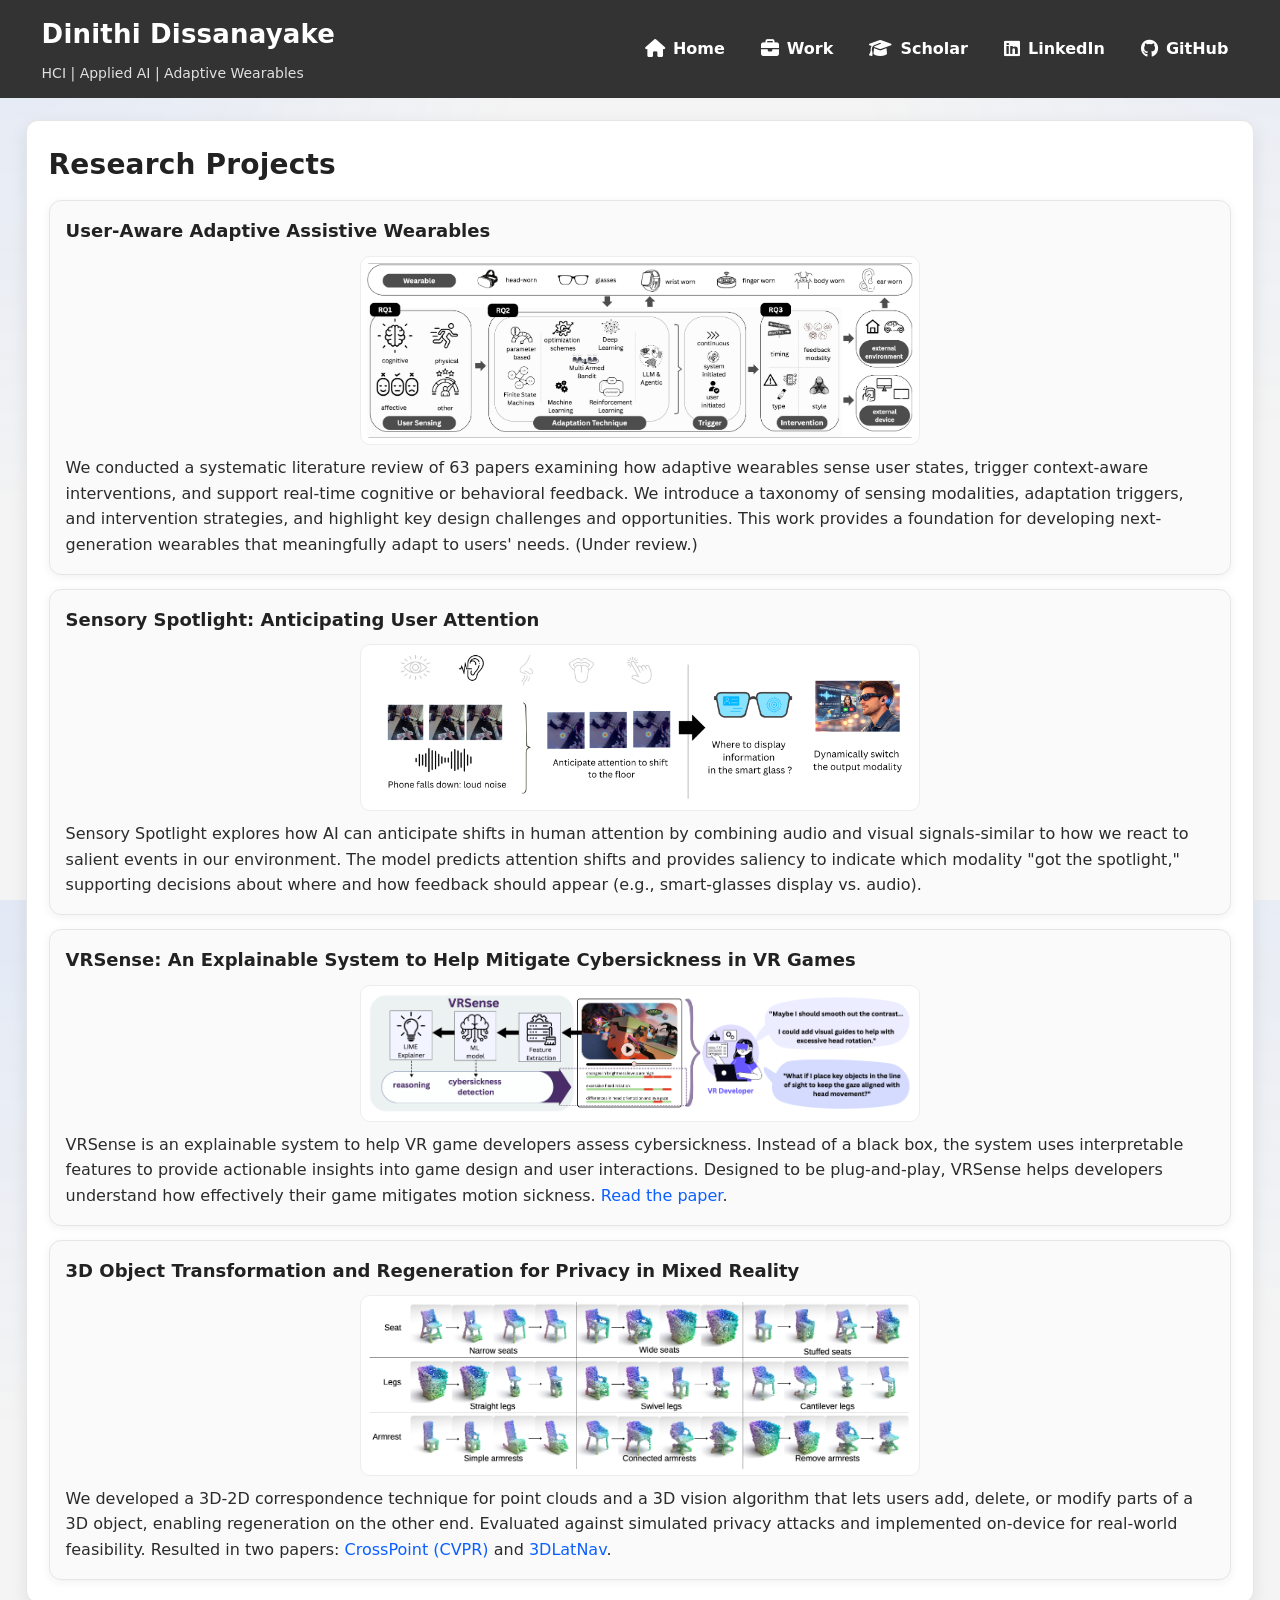
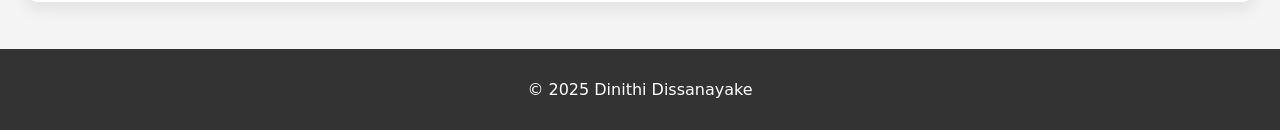
==== research.html @ 682c3a1f "updates" ====
<!DOCTYPE html>
<html lang="en">
<head>
    <meta charset="UTF-8">
    <meta name="viewport" content="width=device-width, initial-scale=1.0">
    <title>Research Projects | Dinithi Dissanayake</title>
    <link rel="stylesheet" href="styles.css">
    <link rel="stylesheet" href="https://cdnjs.cloudflare.com/ajax/libs/font-awesome/6.5.0/css/all.min.css">
</head>
<body>
    <header>
        <div class="header-container">
            <div class="header-left">
                <h1>Dinithi Dissanayake</h1>
                <p>HCI | Applied AI | Adaptive Wearables</p>
            </div>
            <div class="header-right">
                <a href="index.html"><i class="fas fa-house"></i> Home</a>
                <a href="work.html"><i class="fas fa-briefcase"></i> Work</a>
                <a href="https://scholar.google.com/citations?user=BEVuaFQAAAAJ&hl=en&oi=ao" target="_blank" rel="noopener"><i class="fas fa-graduation-cap"></i> Scholar</a>
                <a href="https://www.linkedin.com/in/dinithipurna" target="_blank" rel="noopener"><i class="fab fa-linkedin"></i> LinkedIn</a>
                <a href="https://github.com/Dinithipurna" target="_blank" rel="noopener"><i class="fab fa-github"></i> GitHub</a>
            </div>
        </div>
    </header>

    <main class="container">
        <section class="content-section" aria-label="Research projects">
            <div class="section-heading">
                <h2>Research Projects</h2>
            </div>

            <div class="projects-list">
                <div class="project-widget" onclick="toggleProject(this)">
                    <h3>User-Aware Adaptive Assistive Wearables</h3>
                    <img src="assets/SLR.png" alt="Illustration of a taxonomy for adaptive assistive wearables" class="project-image">
                    <div class="project-content">
                        <p>
                            We conducted a systematic literature review of 63 papers examining how adaptive wearables sense user states,
                            trigger context-aware interventions, and support real-time cognitive or behavioral feedback. We introduce a taxonomy
                            of sensing modalities, adaptation triggers, and intervention strategies, and highlight key design challenges and opportunities.
                            This work provides a foundation for developing next-generation wearables that meaningfully adapt to users' needs.
                            (Under review.)
                        </p>
                    </div>
                </div>

                <div class="project-widget" onclick="toggleProject(this)">
                    <h3>Sensory Spotlight: Anticipating User Attention</h3>
                    <img src="assets/SensorySpotlight.png" alt="Example scenario showing audio-visual cues used for predicting attention shifts" class="project-image">
                    <div class="project-content">
                        <p>
                            Sensory Spotlight explores how AI can anticipate shifts in human attention by combining audio and visual signals-similar
                            to how we react to salient events in our environment. The model predicts attention shifts and provides saliency to indicate
                            which modality "got the spotlight," supporting decisions about where and how feedback should appear (e.g., smart-glasses display vs. audio).
                        </p>
                    </div>
                </div>

                <div class="project-widget" onclick="toggleProject(this)">
                    <h3>VRSense: An Explainable System to Help Mitigate Cybersickness in VR Games</h3>
                    <img src="assets/VRSense.png" alt="VRSense overview image" class="project-image">
                    <div class="project-content">
                        <p>
                            VRSense is an explainable system to help VR game developers assess cybersickness. Instead of a black box,
                            the system uses interpretable features to provide actionable insights into game design and user interactions.
                            Designed to be plug-and-play, VRSense helps developers understand how effectively their game mitigates motion sickness.
                            <a href="https://dl-acm-org.libproxy1.nus.edu.sg/doi/full/10.1145/3706599.3719891" target="_blank" rel="noopener">Read the paper</a>.
                        </p>
                    </div>
                </div>

                <div class="project-widget" onclick="toggleProject(this)">
                    <h3>3D Object Transformation and Regeneration for Privacy in Mixed Reality</h3>
                    <img src="assets/FYP2.png" alt="Mixed reality privacy project image" class="project-image">
                    <div class="project-content">
                        <p>
                            We developed a 3D-2D correspondence technique for point clouds and a 3D vision algorithm that lets users add, delete, or modify
                            parts of a 3D object, enabling regeneration on the other end. Evaluated against simulated privacy attacks and implemented on-device
                            for real-world feasibility. Resulted in two papers:
                            <a href="https://openaccess.thecvf.com/content/CVPR2022/papers/Afham_CrossPoint_Self-Supervised_Cross-Modal_Contrastive_Learning_for_3D_Point_Cloud_Understanding_CVPR_2022_paper.pdf" target="_blank" rel="noopener">CrossPoint (CVPR)</a>
                            and <a href="https://arxiv.org/pdf/2211.09770" target="_blank" rel="noopener">3DLatNav</a>.
                        </p>
                    </div>
                </div>
            </div>
        </section>
    </main>

    <footer>
        <p>&copy; 2025 Dinithi Dissanayake</p>
    </footer>

    <script src="old/script.js"></script>
</body>
</html>
---- styles.css ----
/* =========================
   Base + Typography
   ========================= */
:root{
  --bg: #f4f4f4;
  --panel: #ffffff;
  --text: #222;
  --muted: #666;
  --border: #e6e6e6;
  --shadow: 0 6px 18px rgba(0,0,0,0.08);
  --shadow-soft: 0 2px 10px rgba(0,0,0,0.06);
  --radius: 12px;
  --accent: #0b5fff;
}

*{ box-sizing: border-box; }

html, body{
  height: 100%;
}

body{
  font-family: system-ui, -apple-system, Segoe UI, Roboto, Helvetica, Arial, sans-serif;
  margin: 0;
  padding: 0;
  background:
    radial-gradient(circle at top left, rgba(11,95,255,0.08), transparent 34%),
    radial-gradient(circle at top right, rgba(11,95,255,0.05), transparent 28%),
    var(--bg);
  color: var(--text);
  line-height: 1.6;
  font-size: 16px;
}

a{
  color: var(--accent);
  text-decoration: none;
}
a:hover{ text-decoration: underline; }

/* =========================
   Header
   ========================= */
header{
  background-color: #333;
  color: white;
  padding: 14px 0;
}

.header-container{
  display: flex;
  justify-content: space-between;
  align-items: center;

  /* Wider and consistent with main container */
  width: min(1500px, 96vw);
  margin: 0 auto;
  padding: 0 16px;
}

.header-left h1{
  margin: 0;
  font-size: 26px;
  letter-spacing: 0.2px;
}

.header-left p{
  margin: 6px 0 0;
  font-size: 14px;
  opacity: 0.85;
}

.header-right{
  display: flex;
  gap: 16px;
  flex-wrap: wrap;
  justify-content: flex-end;
}

.header-right a{
  color: white;
  font-weight: 600;
  display: inline-flex;
  align-items: center;
  gap: 8px;
  padding: 8px 10px;
  border-radius: 10px;
  transition: background 0.2s ease, color 0.2s ease;
}

.header-right a:hover{
  background: rgba(255,255,255,0.10);
  color: #dbe8ff;
  text-decoration: none;
}

.header-right i{ font-size: 18px; }

/* =========================
   Main Layout
   ========================= */
.container{
  display: grid;
  gap: 18px;
  padding: 22px 0 28px;

  width: min(1240px, 96vw);
  margin: 0 auto;
}

.hero-card,
.content-section{
  background: var(--panel);
  border-radius: var(--radius);
  box-shadow: var(--shadow);
  border: 1px solid var(--border);
  overflow: hidden;
}

.hero-card{
  padding: 24px;
  display: grid;
  grid-template-columns: 320px minmax(0, 1fr);
  gap: 28px;
  align-items: center;
}

.hero-copy{
  max-width: 75ch;
  margin: 0;
}

.hero-copy p{
  margin: 12px 0;
  text-align: left;
  color: #2a2a2a;
  font-size: 15px;
}

h2{
  margin: 10px 0 14px;
  font-size: 28px;
  letter-spacing: 0.2px;
}

/* Profile */

.profile-card{
  width: 100%;
  margin: 0;
  padding: 10px 10px 14px;
  background: #fff;
  border: 1px solid #eaeaea;
  border-radius: 16px;
  box-shadow: 0 10px 26px rgba(0,0,0,0.10);
  text-align: center;
  transform: none;
}

.profile-card img{
  width: 100%;
  height: 320px;
  object-fit: cover;
  border-radius: 14px;
  display: block;
}

/* .profile-card figcaption{
  margin-top: 10px;
  font-size: 13px;
  color: #555;
} */


.main-tabs{
  display: flex;
  gap: 10px;
  flex-wrap: wrap;
  justify-content: center;
  position: sticky;
  top: 12px;
  z-index: 20;
  padding: 10px;
  margin: 0 -2px;
  background: rgba(244,244,244,0.84);
  backdrop-filter: blur(10px);
  border: 1px solid rgba(230,230,230,0.9);
  border-radius: 999px;
  box-shadow: var(--shadow-soft);
}

.main-tab-button{
  appearance: none;
  border: 1px solid transparent;
  padding: 8px 14px;
  border-radius: 999px;
  background: #fff;
  color: #2a2a2a;
  font-weight: 700;
  cursor: pointer;
  transition: border-color 0.2s ease, background 0.2s ease, transform 0.2s ease;
}

.main-tab-button:hover{
  border-color: rgba(11,95,255,0.18);
  background: rgba(11,95,255,0.06);
  transform: translateY(-1px);
}

.main-tab-button.active{
  border-color: rgba(11,95,255,0.3);
  background: rgba(11,95,255,0.12);
  color: #0b3fbf;
}

.main-tab-panel{ display: none; }
.main-tab-panel.active{ display: grid; gap: 18px; }

.content-section{
  padding: 22px;
  scroll-margin-top: 90px;
}

.section-heading{
  display: flex;
  align-items: baseline;
  justify-content: space-between;
  gap: 10px;
  margin-bottom: 12px;
}

.section-heading h2{
  margin: 0;
}

.affiliations-grid{
  display: grid;
  grid-template-columns: repeat(2, minmax(0, 1fr));
  gap: 16px;
}

.affiliation-block{
  border: 1px solid var(--border);
  background: #fafafa;
  border-radius: 14px;
  padding: 16px;
}

.affiliation-block h3{
  margin: 0 0 10px;
  font-size: 20px;
  letter-spacing: 0.2px;
}

.affiliation-block .logos{
  padding: 8px 0 0;
  justify-content: center;
  gap: 14px;
}

.affiliation-block .logos img{
  width: 124px;
  height: 70px;
  object-fit: contain;
  filter: grayscale(20%);
}

.affiliation-block .logos img:hover{
  transform: scale(1.05);
  filter: grayscale(0%);
}


/* =========================
   News
   ========================= */
.news-container{
  width: 100%;
  max-height: 220px;
  overflow-y: auto;
  border: 1px solid var(--border);
  border-radius: 10px;
  padding: 6px 12px;
  background: #fbfbfb;
}

.news-list{
  list-style: none;
  padding: 0;
  margin: 0;
}

.news-list li{
  padding: 8px 0;
  border-bottom: 1px dashed #e8e8e8;
}
.news-list li:last-child{ border-bottom: none; }

/* =========================
   Logos + Tooltips
   ========================= */
.experience{ text-align: center; margin: 18px 0 10px; }
.experience h2{ font-size: 18px; margin-bottom: 10px; text-transform: uppercase; letter-spacing: 0.12em; color: #444; }

.logos{
  display: flex;
  justify-content: center;
  gap: 18px;
  flex-wrap: wrap;
  padding: 10px 0 2px;
}

.logos img{
  width: 86px;
  height: 54px;
  object-fit: contain;
  filter: grayscale(50%);
  transition: transform 0.2s ease, filter 0.2s ease;
}

.logos img:hover{
  transform: scale(1.07);
  filter: grayscale(0%);
}

.tooltip{
  position: relative;
  display: inline-block;
}

/* Tooltip box */
.tooltip::after{
  content: attr(data-tooltip);
  position: absolute;

  /* 👇 show ABOVE the logo */
  bottom: 100%;
  margin-bottom: 10px;

  left: 50%;
  transform: translateX(-50%);

  background-color: rgba(25,25,25,0.96);
  color: white;
  padding: 8px 12px;
  font-size: 13px;
  line-height: 1.3;
  border-radius: 10px;

  min-width: 200px;
  max-width: 260px;          /* 👈 prevents giant blocks */
  white-space: normal;
  text-align: center;

  opacity: 0;
  transition: opacity 0.15s ease-in-out, transform 0.15s ease-in-out;
  pointer-events: none;
  z-index: 1000;
}

/* Fade + slight lift */
.tooltip:hover::after{
  opacity: 1;
  transform: translateX(-50%) translateY(-4px);
}




/* =========================
   Tabs
   ========================= */
/* =========================
   Projects (accordion cards)
   ========================= */
.projects-list{
  display: grid;
  grid-template-columns: 1fr;
  gap: 14px;
}

.project-widget{
  display: grid;
  grid-template-columns: 1fr;
  grid-template-areas:
    "title"
    "image"
    "content";
  row-gap: 10px;
  padding: 16px;
  border-radius: 12px;
  background: #fafafa;
  border: 1px solid var(--border);
  box-shadow: var(--shadow-soft);
  transition: transform 0.15s ease, box-shadow 0.15s ease;
}

.project-widget:hover{
  transform: translateY(-1px);
  box-shadow: 0 10px 22px rgba(0,0,0,0.08);
}

.project-widget h3{
  grid-area: title;
  margin: 0;
  font-size: 18px;
}

.project-widget img{
  grid-area: image;
  width: min(560px, 100%);
  max-height: 300px;
  height: auto;
  object-fit: contain;
  display: block;
  margin: 0 auto;
  border-radius: 10px;
  border: 1px solid #ededed;
  background: #fff;
  padding: 6px;
}
.project-content{
  grid-area: content;
  max-height: none;
  overflow: visible;
  padding: 0;
}

.project-content p{
  margin: 0;
  color: #2b2b2b;
}

.project-widget.no-image{
  grid-template-areas:
    "title"
    "content";
  row-gap: 8px;
}

/* =========================
   Work + Blog cards
   ========================= */
.card-list{
  display: grid;
  grid-template-columns: 1fr;
  gap: 14px;
}

.card{
  background: #fafafa;
  border: 1px solid var(--border);
  border-radius: 12px;
  padding: 16px;
  box-shadow: var(--shadow-soft);
}

.card.muted{ opacity: 0.8; }

.card-header{
  display: flex;
  align-items: baseline;
  justify-content: space-between;
  gap: 10px;
  margin-bottom: 8px;
}

.card-header h3{
  margin: 0;
  font-size: 18px;
}

.meta{
  color: var(--muted);
  font-size: 13px;
  white-space: nowrap;
}

.card ul{
  margin: 8px 0 0 18px;
}

.role-summary{
  margin: 0;
  font-size: 14px;
  color: #3d3d3d;
}

.note{
  color: var(--muted);
  font-size: 13px;
  margin-top: 10px;
}

/* =========================
   Footer
   ========================= */
footer{
  text-align: center;
  padding: 12px;
  background-color: #333;
  color: white;
  margin-top: 18px;
}

/* =========================
   Responsive
   ========================= */
@media (max-width: 980px){
  .container{ width: min(100%, 94vw); }

  .header-right{ justify-content: center; }
}

@media (max-width: 768px){
  .header-container{
    flex-direction: column;
    text-align: center;
    gap: 8px;
  }

  .header-right{
    justify-content: center;
  }

  h2{ font-size: 24px; }
  .main-tabs{
    justify-content: flex-start;
    overflow-x: auto;
    border-radius: 18px;
  }

  .content-section,
  .hero-card{
    padding: 18px;
  }
  .hero-card{
    grid-template-columns: 1fr;
    gap: 18px;
  }
  .profile-card{
    max-width: 320px;
    margin: 0 auto;
  }
  .profile-card img{
    height: 260px;
  }

  .affiliations-grid{
    grid-template-columns: 1fr;
  }

  .affiliation-block h3{
    font-size: 18px;
  }

  .affiliation-block .logos img{
    width: 110px;
    height: 64px;
  }

  .project-widget img{
    width: 100%;
    max-height: 240px;
  }
}

@media (max-width: 480px){
  .header-left h1{ font-size: 22px; }
  .header-right a{ padding: 7px 9px; }
  .profile-card img{ height: 220px; }
  .section-heading{
    flex-direction: column;
    align-items: flex-start;
  }
}
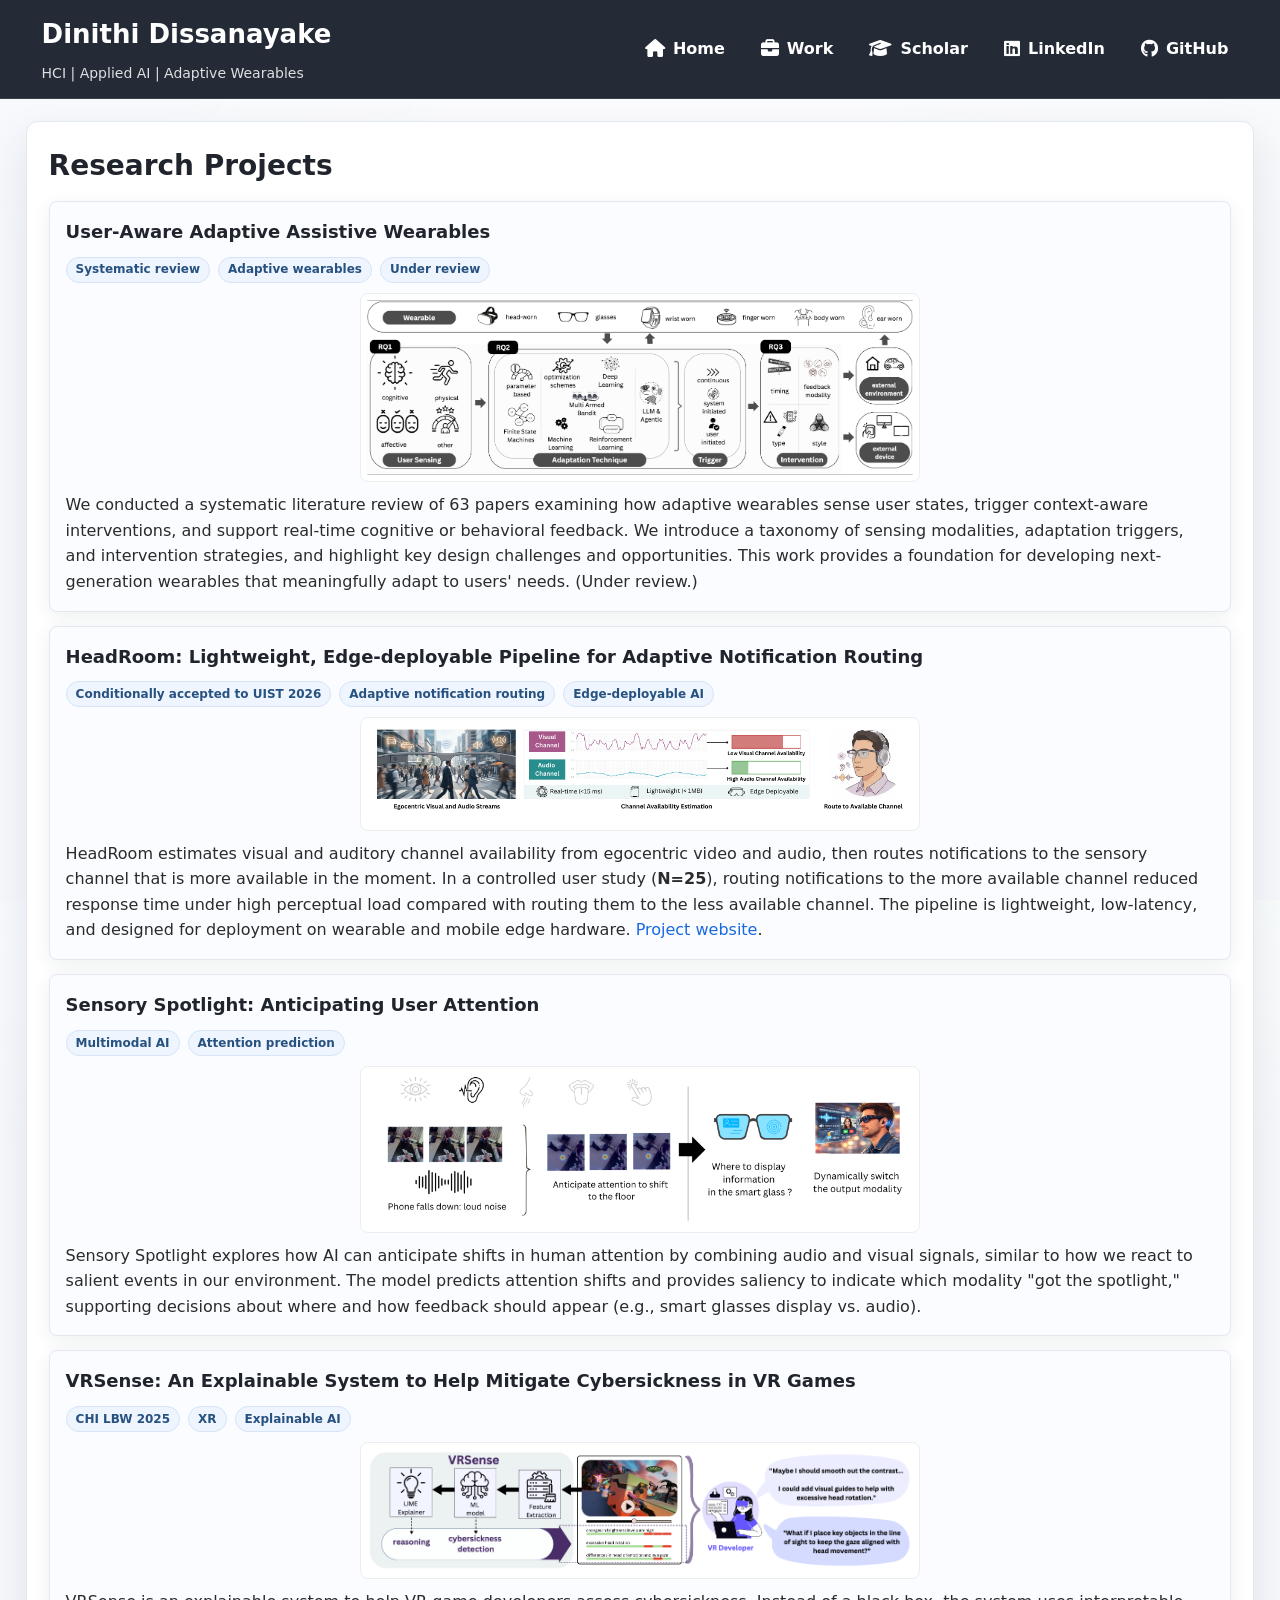
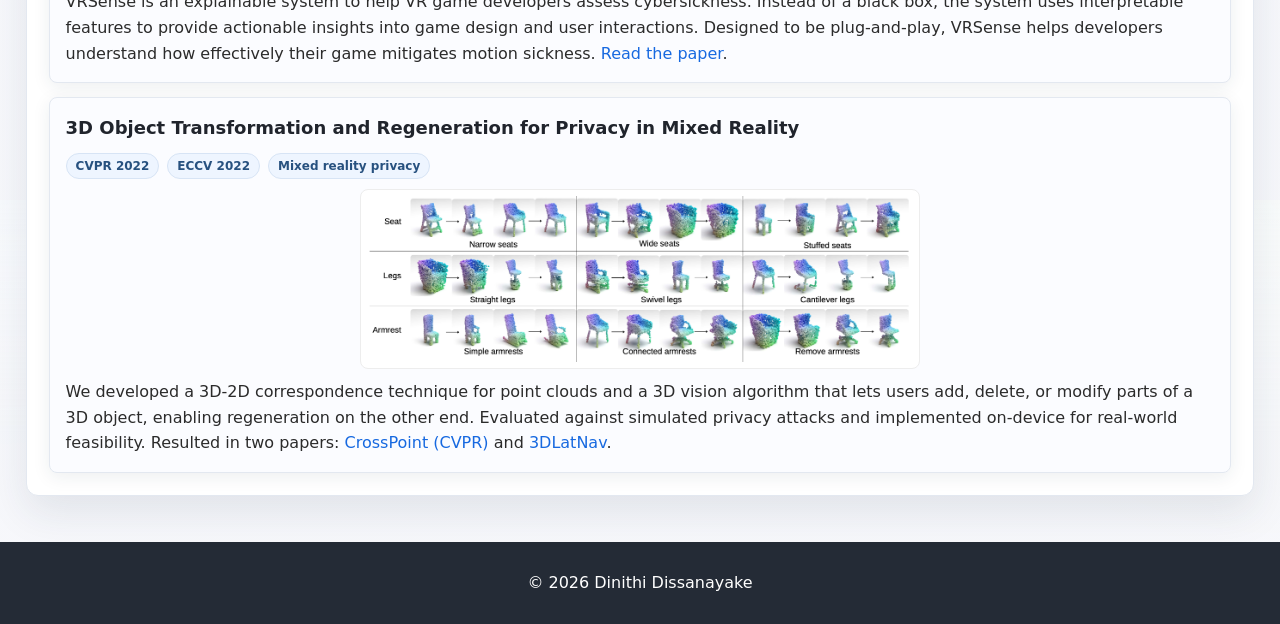
==== commit fdc9aabc: "updates" ====
--- a/research.html
+++ b/research.html
@@ -4,6 +4,7 @@
     <meta charset="UTF-8">
     <meta name="viewport" content="width=device-width, initial-scale=1.0">
     <title>Research Projects | Dinithi Dissanayake</title>
+    <meta name="description" content="Research projects by Dinithi Dissanayake across HCI, applied AI, adaptive wearables, XR, and mixed reality privacy.">
     <link rel="stylesheet" href="styles.css">
     <link rel="stylesheet" href="https://cdnjs.cloudflare.com/ajax/libs/font-awesome/6.5.0/css/all.min.css">
 </head>
@@ -33,6 +34,11 @@
             <div class="projects-list">
                 <div class="project-widget" onclick="toggleProject(this)">
                     <h3>User-Aware Adaptive Assistive Wearables</h3>
+                    <div class="project-tags" aria-label="Project tags">
+                        <span>Systematic review</span>
+                        <span>Adaptive wearables</span>
+                        <span>Under review</span>
+                    </div>
                     <img src="assets/SLR.png" alt="Illustration of a taxonomy for adaptive assistive wearables" class="project-image">
                     <div class="project-content">
                         <p>
@@ -46,19 +52,47 @@
                 </div>
 
                 <div class="project-widget" onclick="toggleProject(this)">
+                    <h3>HeadRoom: Lightweight, Edge-deployable Pipeline for Adaptive Notification Routing</h3>
+                    <div class="project-tags" aria-label="Project tags">
+                        <span>Conditionally accepted to UIST 2026</span>
+                        <span>Adaptive notification routing</span>
+                        <span>Edge-deployable AI</span>
+                    </div>
+                    <img src="assets/HeadRoom.png" alt="HeadRoom overview showing audio and visual channel availability estimation for adaptive notification routing" class="project-image">
+                    <div class="project-content">
+                        <p>
+                            HeadRoom estimates visual and auditory channel availability from egocentric video and audio, then routes notifications to the
+                            sensory channel that is more available in the moment. In a controlled user study (<strong>N=25</strong>), routing notifications
+                            to the more available channel reduced response time under high perceptual load compared with routing them to the less available
+                            channel. The pipeline is lightweight, low-latency, and designed for deployment on wearable and mobile edge hardware.
+                            <a href="https://uist26headroom.github.io/HeadRoom/" target="_blank" rel="noopener">Project website</a>.
+                        </p>
+                    </div>
+                </div>
+
+                <div class="project-widget" onclick="toggleProject(this)">
                     <h3>Sensory Spotlight: Anticipating User Attention</h3>
+                    <div class="project-tags" aria-label="Project tags">
+                        <span>Multimodal AI</span>
+                        <span>Attention prediction</span>
+                    </div>
                     <img src="assets/SensorySpotlight.png" alt="Example scenario showing audio-visual cues used for predicting attention shifts" class="project-image">
                     <div class="project-content">
                         <p>
-                            Sensory Spotlight explores how AI can anticipate shifts in human attention by combining audio and visual signals-similar
+                            Sensory Spotlight explores how AI can anticipate shifts in human attention by combining audio and visual signals, similar
                             to how we react to salient events in our environment. The model predicts attention shifts and provides saliency to indicate
-                            which modality "got the spotlight," supporting decisions about where and how feedback should appear (e.g., smart-glasses display vs. audio).
+                            which modality "got the spotlight," supporting decisions about where and how feedback should appear (e.g., smart glasses display vs. audio).
                         </p>
                     </div>
                 </div>
 
                 <div class="project-widget" onclick="toggleProject(this)">
                     <h3>VRSense: An Explainable System to Help Mitigate Cybersickness in VR Games</h3>
+                    <div class="project-tags" aria-label="Project tags">
+                        <span>CHI LBW 2025</span>
+                        <span>XR</span>
+                        <span>Explainable AI</span>
+                    </div>
                     <img src="assets/VRSense.png" alt="VRSense overview image" class="project-image">
                     <div class="project-content">
                         <p>
@@ -72,6 +106,11 @@
 
                 <div class="project-widget" onclick="toggleProject(this)">
                     <h3>3D Object Transformation and Regeneration for Privacy in Mixed Reality</h3>
+                    <div class="project-tags" aria-label="Project tags">
+                        <span>CVPR 2022</span>
+                        <span>ECCV 2022</span>
+                        <span>Mixed reality privacy</span>
+                    </div>
                     <img src="assets/FYP2.png" alt="Mixed reality privacy project image" class="project-image">
                     <div class="project-content">
                         <p>
@@ -88,7 +127,7 @@
     </main>
 
     <footer>
-        <p>&copy; 2025 Dinithi Dissanayake</p>
+        <p>&copy; 2026 Dinithi Dissanayake</p>
     </footer>
 
     <script src="old/script.js"></script>
--- a/styles.css
+++ b/styles.css
@@ -3,15 +3,17 @@
    Base + Typography
    ========================= */
 :root{
-  --bg: #f4f4f4;
+  --bg: #f7f8fb;
   --panel: #ffffff;
-  --text: #222;
-  --muted: #666;
-  --border: #e6e6e6;
-  --shadow: 0 6px 18px rgba(0,0,0,0.08);
-  --shadow-soft: 0 2px 10px rgba(0,0,0,0.06);
+  --text: #20242c;
+  --muted: #687083;
+  --border: #e3e8f0;
+  --shadow: 0 16px 40px rgba(30,45,70,0.10);
+  --shadow-soft: 0 4px 18px rgba(30,45,70,0.08);
   --radius: 12px;
-  --accent: #0b5fff;
+  --accent: #1769e0;
+  --accent-soft: #eaf2ff;
+  --ink: #273142;
 }
 
 *{ box-sizing: border-box; }
@@ -25,8 +27,9 @@
   margin: 0;
   padding: 0;
   background:
-    radial-gradient(circle at top left, rgba(11,95,255,0.08), transparent 34%),
-    radial-gradient(circle at top right, rgba(11,95,255,0.05), transparent 28%),
+    linear-gradient(180deg, rgba(255,255,255,0.75), rgba(247,248,251,0.92) 26%),
+    radial-gradient(circle at top left, rgba(23,105,224,0.10), transparent 30%),
+    radial-gradient(circle at top right, rgba(62,160,137,0.09), transparent 28%),
     var(--bg);
   color: var(--text);
   line-height: 1.6;
@@ -43,9 +46,10 @@
    Header
    ========================= */
 header{
-  background-color: #333;
+  background: #242b36;
   color: white;
   padding: 14px 0;
+  border-bottom: 1px solid rgba(255,255,255,0.10);
 }
 
 .header-container{
@@ -62,7 +66,7 @@
 .header-left h1{
   margin: 0;
   font-size: 26px;
-  letter-spacing: 0.2px;
+  letter-spacing: 0;
 }
 
 .header-left p{
@@ -119,10 +123,10 @@
 }
 
 .hero-card{
-  padding: 24px;
-  display: grid;
-  grid-template-columns: 320px minmax(0, 1fr);
-  gap: 28px;
+  padding: 28px;
+  display: grid;
+  grid-template-columns: 330px minmax(0, 1fr);
+  gap: 32px;
   align-items: center;
 }
 
@@ -134,14 +138,54 @@
 .hero-copy p{
   margin: 12px 0;
   text-align: left;
-  color: #2a2a2a;
+  color: #303846;
   font-size: 15px;
+}
+
+.hero-copy h2{
+  max-width: 780px;
+  margin: 4px 0 14px;
+  color: var(--ink);
+  font-size: 32px;
+  line-height: 1.18;
+  letter-spacing: 0;
+}
+
+.eyebrow{
+  margin: 0 0 8px !important;
+  color: #47617f !important;
+  font-size: 13px !important;
+  font-weight: 800;
+  letter-spacing: 0.08em;
+  text-transform: uppercase;
+}
+
+.opportunity-callout{
+  display: grid;
+  gap: 4px;
+  margin-top: 16px;
+  padding: 14px 16px;
+  border: 1px solid rgba(23,105,224,0.22);
+  border-left: 4px solid var(--accent);
+  border-radius: 10px;
+  background: linear-gradient(135deg, rgba(234,242,255,0.96), rgba(238,249,246,0.88));
+  color: #253247;
+}
+
+.opportunity-callout strong{
+  font-size: 15px;
+}
+
+.opportunity-callout span{
+  color: #405065;
+  font-size: 14px;
+  line-height: 1.5;
 }
 
 h2{
   margin: 10px 0 14px;
   font-size: 28px;
-  letter-spacing: 0.2px;
+  letter-spacing: 0;
 }
 
 /* Profile */
@@ -152,7 +196,7 @@
   padding: 10px 10px 14px;
   background: #fff;
   border: 1px solid #eaeaea;
-  border-radius: 16px;
+  border-radius: 12px;
   box-shadow: 0 10px 26px rgba(0,0,0,0.10);
   text-align: center;
   transform: none;
@@ -162,7 +206,7 @@
   width: 100%;
   height: 320px;
   object-fit: cover;
-  border-radius: 14px;
+  border-radius: 8px;
   display: block;
 }
 
@@ -183,7 +227,7 @@
   z-index: 20;
   padding: 10px;
   margin: 0 -2px;
-  background: rgba(244,244,244,0.84);
+  background: rgba(247,248,251,0.86);
   backdrop-filter: blur(10px);
   border: 1px solid rgba(230,230,230,0.9);
   border-radius: 999px;
@@ -210,8 +254,8 @@
 
 .main-tab-button.active{
   border-color: rgba(11,95,255,0.3);
-  background: rgba(11,95,255,0.12);
-  color: #0b3fbf;
+  background: var(--accent-soft);
+  color: #0b4da8;
 }
 
 .main-tab-panel{ display: none; }
@@ -242,8 +286,8 @@
 
 .affiliation-block{
   border: 1px solid var(--border);
-  background: #fafafa;
-  border-radius: 14px;
+  background: #fbfcff;
+  border-radius: 8px;
   padding: 16px;
 }
 
@@ -254,20 +298,33 @@
 }
 
 .affiliation-block .logos{
+  display: grid;
+  grid-template-columns: repeat(3, minmax(0, 1fr));
+  align-items: stretch;
   padding: 8px 0 0;
-  justify-content: center;
-  gap: 14px;
+  gap: 12px;
+}
+
+.affiliation-block .tooltip{
+  display: grid;
+  place-items: center;
+  min-height: 92px;
+  padding: 12px;
+  border: 1px solid #e7ebf2;
+  border-radius: 8px;
+  background: #fff;
 }
 
 .affiliation-block .logos img{
-  width: 124px;
-  height: 70px;
+  width: 100%;
+  max-width: 126px;
+  height: 58px;
   object-fit: contain;
   filter: grayscale(20%);
 }
 
 .affiliation-block .logos img:hover{
-  transform: scale(1.05);
+  transform: scale(1.04);
   filter: grayscale(0%);
 }
 
@@ -280,9 +337,9 @@
   max-height: 220px;
   overflow-y: auto;
   border: 1px solid var(--border);
-  border-radius: 10px;
+  border-radius: 8px;
   padding: 6px 12px;
-  background: #fbfbfb;
+  background: #fbfcff;
 }
 
 .news-list{
@@ -346,10 +403,10 @@
   padding: 8px 12px;
   font-size: 13px;
   line-height: 1.3;
-  border-radius: 10px;
+  border-radius: 8px;
 
   min-width: 200px;
-  max-width: 260px;          /* 👈 prevents giant blocks */
+  max-width: 260px;
   white-space: normal;
   text-align: center;
 
@@ -385,12 +442,13 @@
   grid-template-columns: 1fr;
   grid-template-areas:
     "title"
+    "tags"
     "image"
     "content";
   row-gap: 10px;
   padding: 16px;
-  border-radius: 12px;
-  background: #fafafa;
+  border-radius: 8px;
+  background: #fbfcff;
   border: 1px solid var(--border);
   box-shadow: var(--shadow-soft);
   transition: transform 0.15s ease, box-shadow 0.15s ease;
@@ -405,6 +463,27 @@
   grid-area: title;
   margin: 0;
   font-size: 18px;
+}
+
+.project-tags{
+  grid-area: tags;
+  display: flex;
+  flex-wrap: wrap;
+  gap: 8px;
+}
+
+.project-tags span{
+  display: inline-flex;
+  align-items: center;
+  min-height: 26px;
+  padding: 4px 9px;
+  border: 1px solid #d7e4f5;
+  border-radius: 999px;
+  background: #eef5ff;
+  color: #27517f;
+  font-size: 12px;
+  font-weight: 700;
+  line-height: 1.2;
 }
 
 .project-widget img{
@@ -415,7 +494,7 @@
   object-fit: contain;
   display: block;
   margin: 0 auto;
-  border-radius: 10px;
+  border-radius: 8px;
   border: 1px solid #ededed;
   background: #fff;
   padding: 6px;
@@ -435,6 +514,7 @@
 .project-widget.no-image{
   grid-template-areas:
     "title"
+    "tags"
     "content";
   row-gap: 8px;
 }
@@ -449,9 +529,9 @@
 }
 
 .card{
-  background: #fafafa;
+  background: #fbfcff;
   border: 1px solid var(--border);
-  border-radius: 12px;
+  border-radius: 8px;
   padding: 16px;
   box-shadow: var(--shadow-soft);
 }
@@ -499,7 +579,7 @@
 footer{
   text-align: center;
   padding: 12px;
-  background-color: #333;
+  background-color: #242b36;
   color: white;
   margin-top: 18px;
 }
@@ -525,6 +605,7 @@
   }
 
   h2{ font-size: 24px; }
+  .hero-copy h2{ font-size: 26px; }
   .main-tabs{
     justify-content: flex-start;
     overflow-x: auto;
@@ -556,8 +637,8 @@
   }
 
   .affiliation-block .logos img{
-    width: 110px;
-    height: 64px;
+    max-width: 120px;
+    height: 54px;
   }
 
   .project-widget img{
@@ -570,10 +651,16 @@
   .header-left h1{ font-size: 22px; }
   .header-right a{ padding: 7px 9px; }
   .profile-card img{ height: 220px; }
+  .hero-copy h2{ font-size: 23px; }
+  .project-tags span{ font-size: 11px; }
+  .affiliation-block .logos{
+    grid-template-columns: 1fr;
+  }
+  .affiliation-block .tooltip{
+    min-height: 82px;
+  }
   .section-heading{
     flex-direction: column;
     align-items: flex-start;
   }
 }
-
-
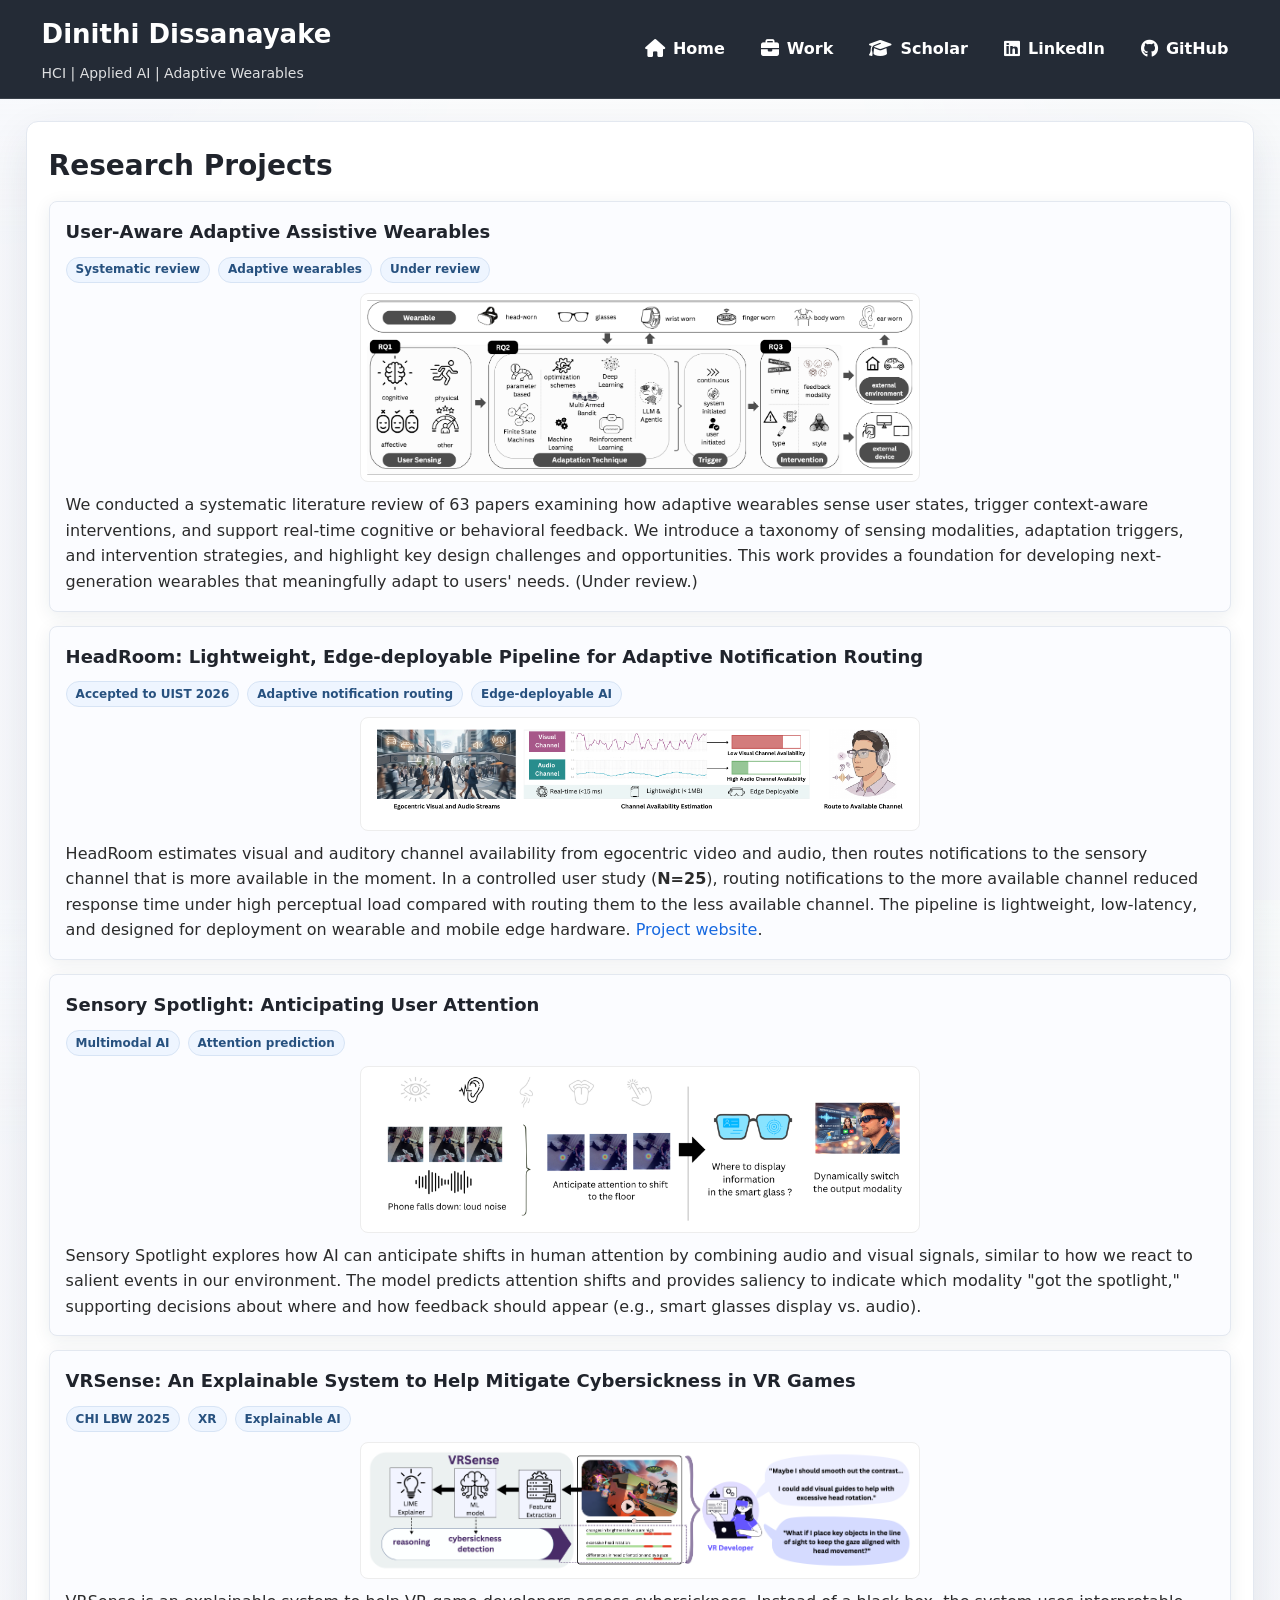
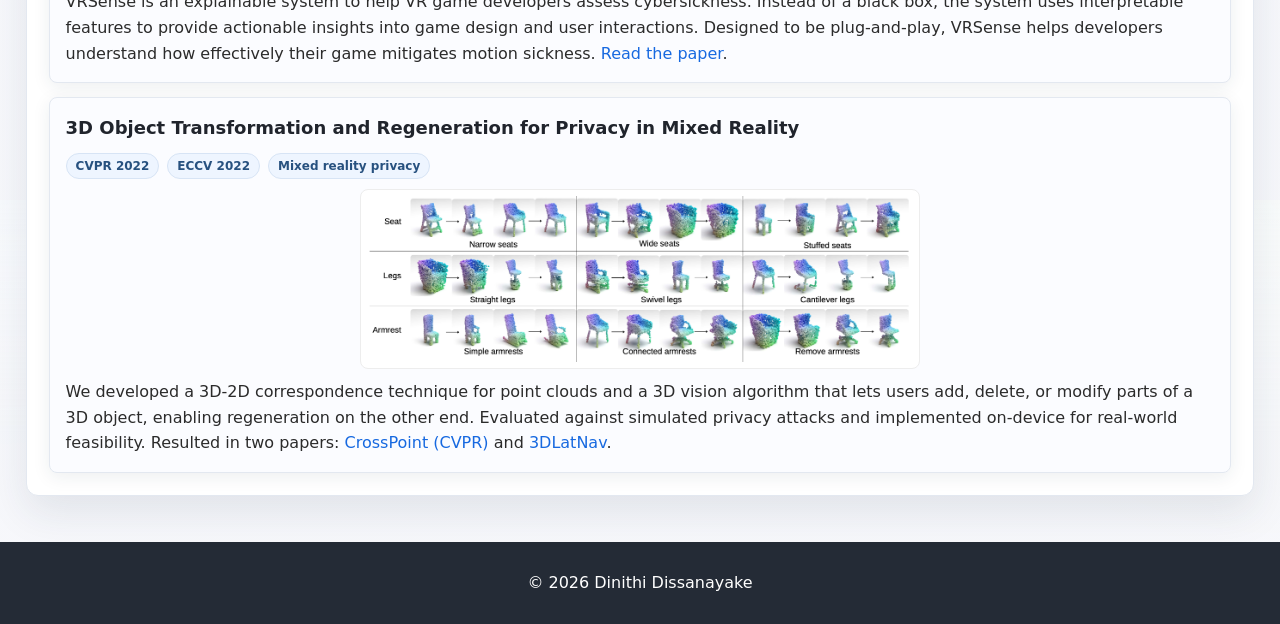
==== commit 74f38906: "updates" ====
--- a/research.html
+++ b/research.html
@@ -54,7 +54,7 @@
                 <div class="project-widget" onclick="toggleProject(this)">
                     <h3>HeadRoom: Lightweight, Edge-deployable Pipeline for Adaptive Notification Routing</h3>
                     <div class="project-tags" aria-label="Project tags">
-                        <span>Conditionally accepted to UIST 2026</span>
+                        <span>Accepted to UIST 2026</span>
                         <span>Adaptive notification routing</span>
                         <span>Edge-deployable AI</span>
                     </div>
